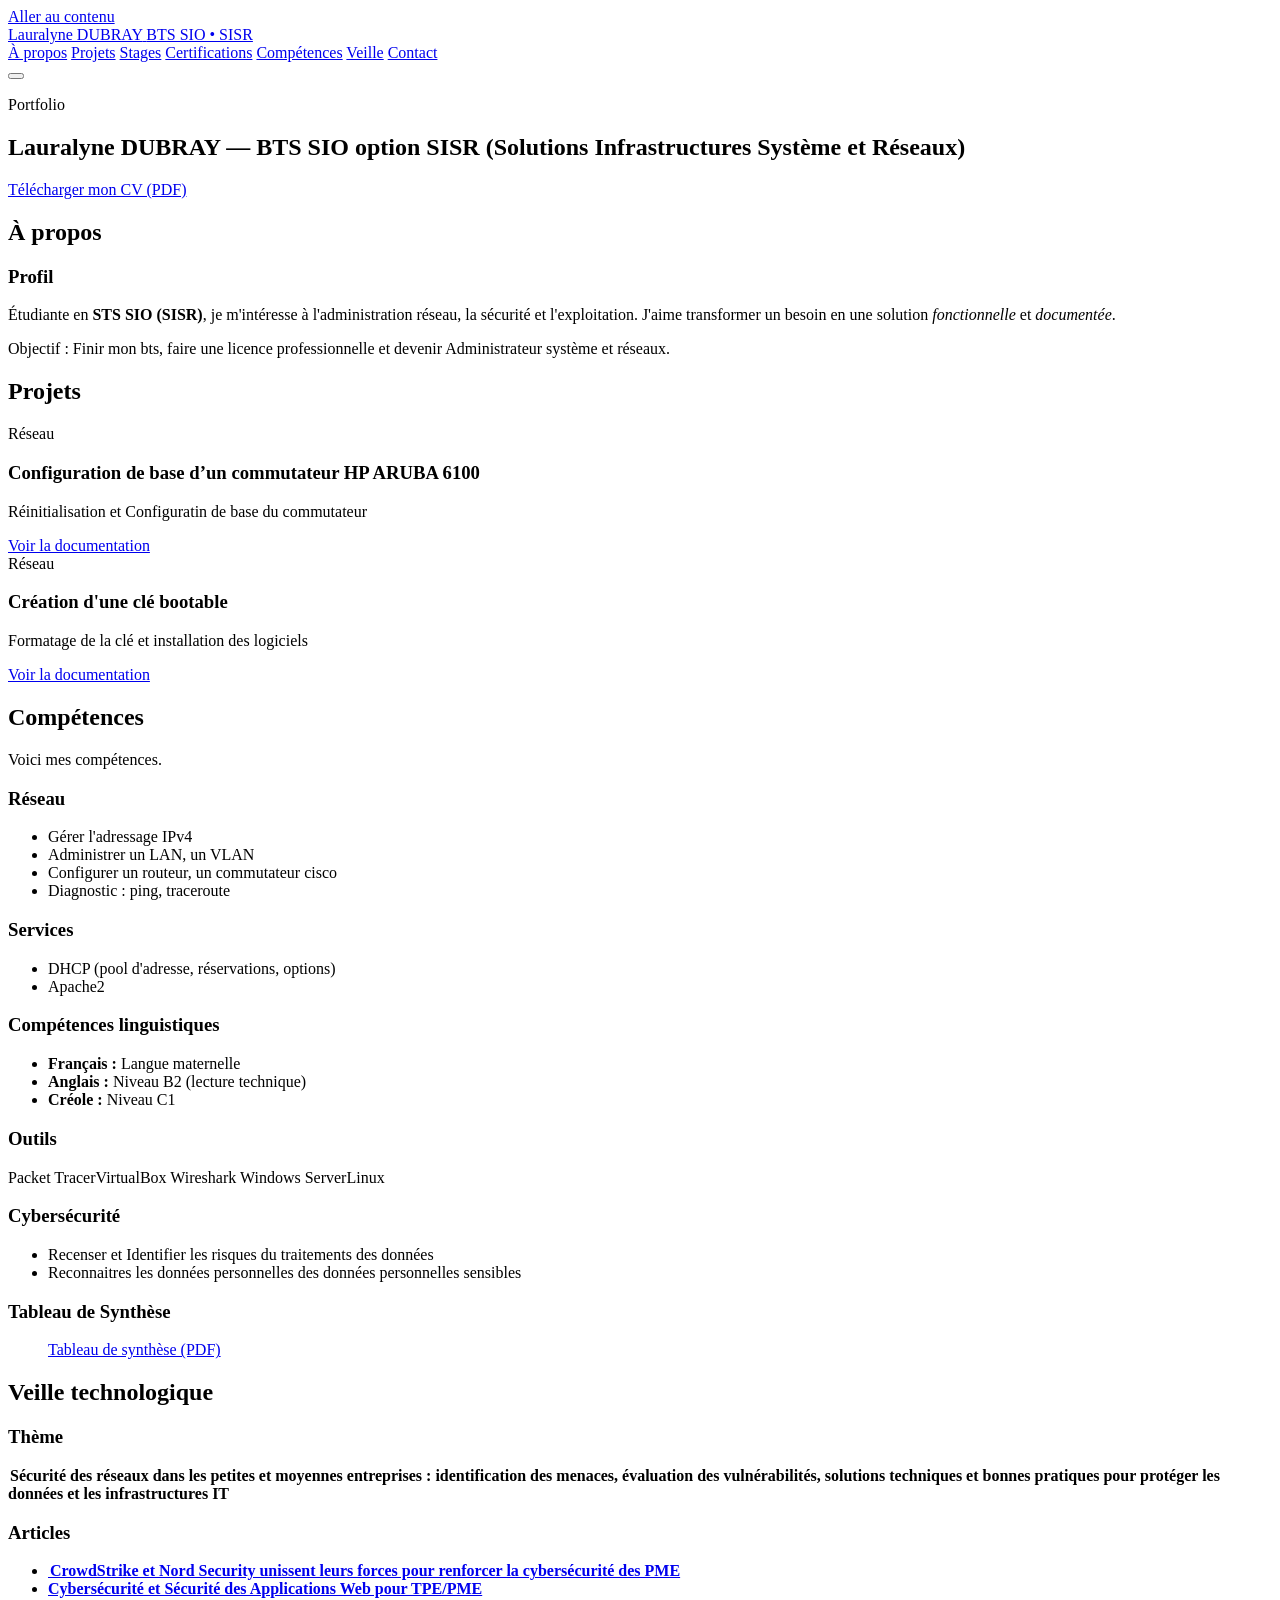
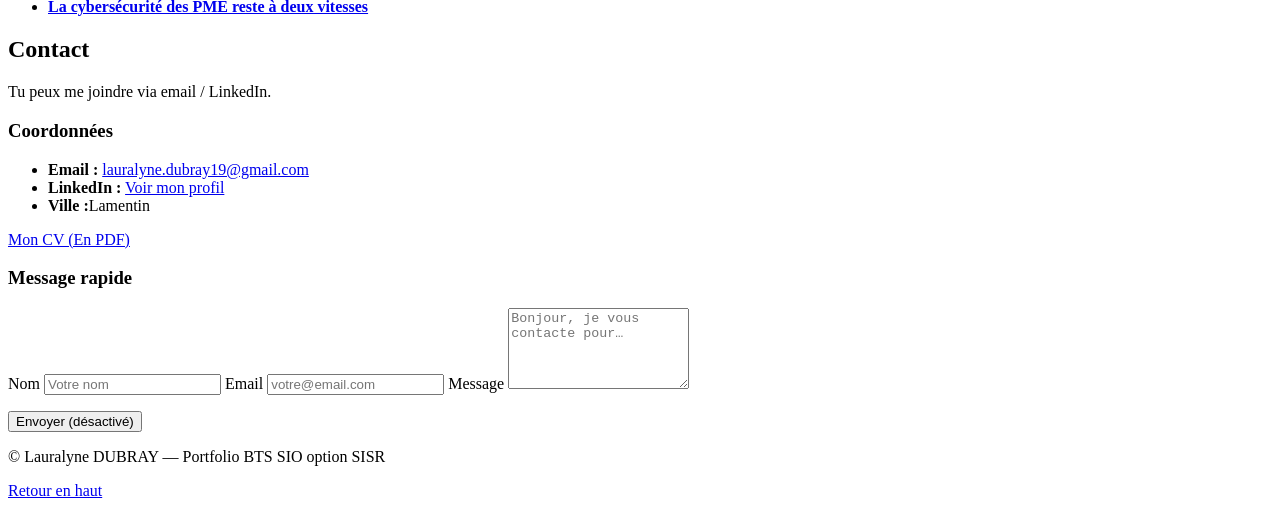
==== index.html @ 42f09667 "Create index.html" ====
<!doctype html>
<html lang="fr">
<head>
  <meta charset="utf-8" />
  <meta name="viewport" content="width=device-width, initial-scale=1" />
  <title>Lauralyne DUBRAY — Portfolio | BTS SIO SISR</title>
  <meta name="description" content="Portfolio BTS SIO (SISR) — Réseau : VLAN, services, sécurité, supervision, documentation." />
  <link rel="stylesheet" href="Portfolio.css" />
</head>

<body>
  <a class="skip-link" href="#contenu">Aller au contenu</a>

  <!-- Header -->
  <header class="topbar">
    <div class="container topbar__inner">
      <a class="brand" href="portfolio2.html" aria-label="Retour accueil">
        <span class="brand__dot"></span>
        <span class="brand__text">Lauralyne DUBRAY</span>
        <span class="brand__tag"> BTS SIO • SISR</span>
      </a>

      <nav class="nav" aria-label="Navigation principale">
        <a class="btn btn--ghost" href="#a-propos">À propos</a>
        <a class="btn btn--ghost" href="#projets">Projets</a>
        <a class="btn btn--ghost" href="stages2.html">Stages</a>
        <a class="btn btn--ghost" href="certifications.html">Certifications</a>
        <a class="btn btn--ghost" href="#competences">Compétences</a>
        <a class="btn btn--ghost" href="#veille">Veille</a>
        
        <a class="btn btn--ghost" href="#contact">Contact</a>
      </nav>

      <button class="burger" aria-label="Ouvrir le menu" aria-expanded="false">
        <span></span><span></span><span></span>
      </button>
    </div>
  </header>

  <main id="contenu">
    <!-- Accueil -->
    <section id="accueil" class="hero">
      <div class="container hero__grid">
        <div class="hero__text">
          <p class="kicker">Portfolio </p>
          <h1>
            Lauralyne DUBRAY
            <span class="muted">— BTS SIO option SISR (Solutions Infrastructures Système et Réseaux)</span>
          </h1>

        

          <div class="hero__cta">
            <a class="btn btn--ghost" href="doc/CV DUBRAY.pdf" target="_blank" rel="noopener">
              Télécharger mon CV (PDF)
            </a>
          </div>

         
        </div>

      </div>

      <div class="hero__bg" aria-hidden="true"></div>
    </section>
    <!-- À propos -->
    <section id="a-propos" class="section section--alt">
      <div class="container">
        <div class="section__head">
          <h2>À propos</h2>
        </div>

        <div class="about">
          <div class="about__card">
            <h3>Profil</h3>
            <p>
              Étudiante en <strong>STS SIO (SISR)</strong>, je m'intéresse à l'administration réseau, la sécurité
              et l'exploitation. J'aime transformer un besoin en une solution <em>fonctionnelle</em> et <em>documentée</em>.
            </p>
            <p class="muted">
              Objectif : Finir mon bts, faire une licence professionnelle et devenir Administrateur système et réseaux.
            </p>
          </div>

        </div>
      </div>
    </section>


    <!-- Projets -->
    <section id="projets" class="section">
      <div class="container">
        <div class="section__head">
          <h2>Projets</h2>
          <p class="muted">
          </p>
        </div>

        <div class="grid cards">
          <!-- Projet 1 -->
          <article class="card">
            <div class="card__media">
              <img src="assets/projet1-schema.png" alt="Schéma réseau du projet 1" onerror="this.style.display='none'">
              <div class="card__badge">Réseau</div>
            </div>
            <div class="card__body">
              <h3>Configuration de base d’un commutateur HP ARUBA 6100</h3>
              <p class="muted">
                Réinitialisation et Configuratin de base du commutateur
              </p>
              <div class="tags">
              </div>
              <a class="btn btn--small" href="doc/Activité 3a_ Configuration de base d’un commutateur HP ARUBA 6100.pdf">Voir la documentation</a>
            </div>
          </article>

          <!-- Projet 3 -->
          <article class="card">
            <div class="card__media">
              <img src="assets/projet1-schema.png" alt="Schéma réseau du projet 1" onerror="this.style.display='none'">
              <div class="card__badge">Réseau</div>
            </div>
            <div class="card__body">
              <h3>Création d'une clé bootable</h3>
              <p class="muted">
                Formatage de la clé et installation des logiciels
              </p>
              <div class="tags">
              </div>
              <a class="btn btn--small" href="doc/Créer une clé bootable_DUBRAY LAURALYNE.pdf">Voir la documentation</a>
            </div>
          </article>
        </div>
      </div>
    </section>

    <!-- Compétences -->
    <section id="competences" class="section section--alt">
      <div class="container">
        <div class="section__head">
          <h2>Compétences</h2>
          <p class="muted">Voici mes compétences.</p>
        </div>

        <div class="grid two">
          <div class="panel">
            <h3>Réseau</h3>
            <ul class="list">
              <li>Gérer l'adressage IPv4</li>
              <li>Administrer un LAN, un VLAN</li>
              <li>Configurer un routeur, un commutateur cisco</li>
              <li>Diagnostic : ping, traceroute</li>
            </ul>
          </div>

          <div class="panel">
            <h3>Services</h3>
            <ul class="list">
              <li>DHCP (pool d'adresse, réservations, options)</li>
              <li>Apache2</li>
            </ul>
          </div>

          <div class="panel">
            <h3>Compétences linguistiques</h3>
            <ul class="list">
              <li><strong>Français :</strong> Langue maternelle</li>
              <li><strong>Anglais :</strong> Niveau B2 (lecture technique)</li>
              <li><strong>Créole :</strong> Niveau C1</li>
            </ul>
          </div>

          <div class="panel">
            <h3>Outils</h3>
            <div class="tags tags--big">
              <span>Packet Tracer</span><span>VirtualBox</span>
              <span>Wireshark</span>
              <span>Windows Server</span><span>Linux</span>
            </div>
          </div>
          <div class="panel">
            <h3>Cybersécurité</h3>
            <ul class="list">
              <li>Recenser et Identifier les risques du traitements des données</li>
              <li>Reconnaitres les données personnelles des données personnelles sensibles</li>
            </ul>
          </div>
          <div class="panel">
            <h3>Tableau de Synthèse </h3>
            <ul class="list">
              <a class="btn btn--ghost" href="doc/CV DUBRAY.pdf" target="_blank" rel="noopener">
              Tableau de synthèse (PDF)
            </a>
            </ul>
          </div>
        </div>
      </div>
    </section>

    <!-- Veille -->
    <section id="veille" class="section">
      <div class="container">
        <div class="section__head">
          <h2>Veille technologique</h2>
        </div>

        <div class="grid two">
          <article class="panel">
            <h3>Thème</h3>
            <p>
              <strong> Sécurité des réseaux dans les petites et moyennes entreprises : identification des menaces, évaluation des vulnérabilités, solutions techniques et bonnes pratiques pour protéger les données et les infrastructures IT </strong>
            </p>
            <ul class="list">
            </ul>
          </article>

          <article class="panel">
            <h3>Articles</h3>
            <ul class="list">
              <li><a href="https://www.techradar.com/pro/security/crowdstrike-and-nord-security-partnership-nests-falcon-go-and-falcon-enterprise-directly-through-nordlayer-combined-enterprise-grade-protection-with-vpn-and-ztna-for-smbs?utm_source=chatgpt.com"><strong> CrowdStrike et Nord Security unissent leurs forces pour renforcer la cybersécurité des PME</strong></a></li>
              <li><a href="https://www.info-cybersecurite.org/"><strong>Cybersécurité et Sécurité des Applications Web pour TPE/PME</strong></a></li>
              <li><a href="https://www.usine-digitale.fr/article/la-cybersecurite-des-pme-reste-a-deux-vitesses.N2237803"><strong>La cybersécurité des PME reste à deux vitesses</strong></a></li>
            </ul>
          </article>
        </div>
      </div>
    </section>



    <!-- Contact -->
    <section id="contact" class="section">
      <div class="container">
        <div class="section__head">
          <h2>Contact</h2>
          <p class="muted">Tu peux me joindre via email / LinkedIn.</p>
        </div>

        <div class="contact">
          <div class="panel">
            <h3>Coordonnées</h3>
            <ul class="list">
              <li><strong>Email :</strong> <a href="mailto:lauralyne.dubray19@gmail.com">lauralyne.dubray19@gmail.com</a></li>
              <li><strong>LinkedIn :</strong> <a href="https://linkedin.com/in/lauralyne-dubray" target="_blank" rel="noopener">Voir mon profil</a></li>
              <li><strong>Ville :</strong>Lamentin</li>
            </ul>
            <div class="hero__cta">
              <a class="btn" href="doc/CV DUBRAY.pdf" target="_blank" rel="noopener">Mon CV (En PDF)</a>
            </div>
          </div>

          <form class="panel form" onsubmit="return false;">
            
            <h3>Message rapide</h3>
            <label>
              <span>Nom</span>
              <input type="text" placeholder="Votre nom" />
            </label>
            <label>
              <span>Email</span>
              <input type="email" placeholder="votre@email.com" />
            </label>
            <label>
              <span>Message</span>
              <textarea rows="5" placeholder="Bonjour, je vous contacte pour…"></textarea>
            </label>
            </p>
            <button class="btn" type="submit" >Envoyer (désactivé) </button>
          </form>
        </div>
      </div>
    </section>

    <footer class="footer">
      <div class="container footer__inner">
        <p>© <span id="year"></span> Lauralyne DUBRAY — Portfolio BTS SIO option SISR</p>
        <a href="#accueil" class="muted">Retour en haut</a>
      </div>
    </footer>
  </main>

  <script src="script.js"></script>
</body>
</html>
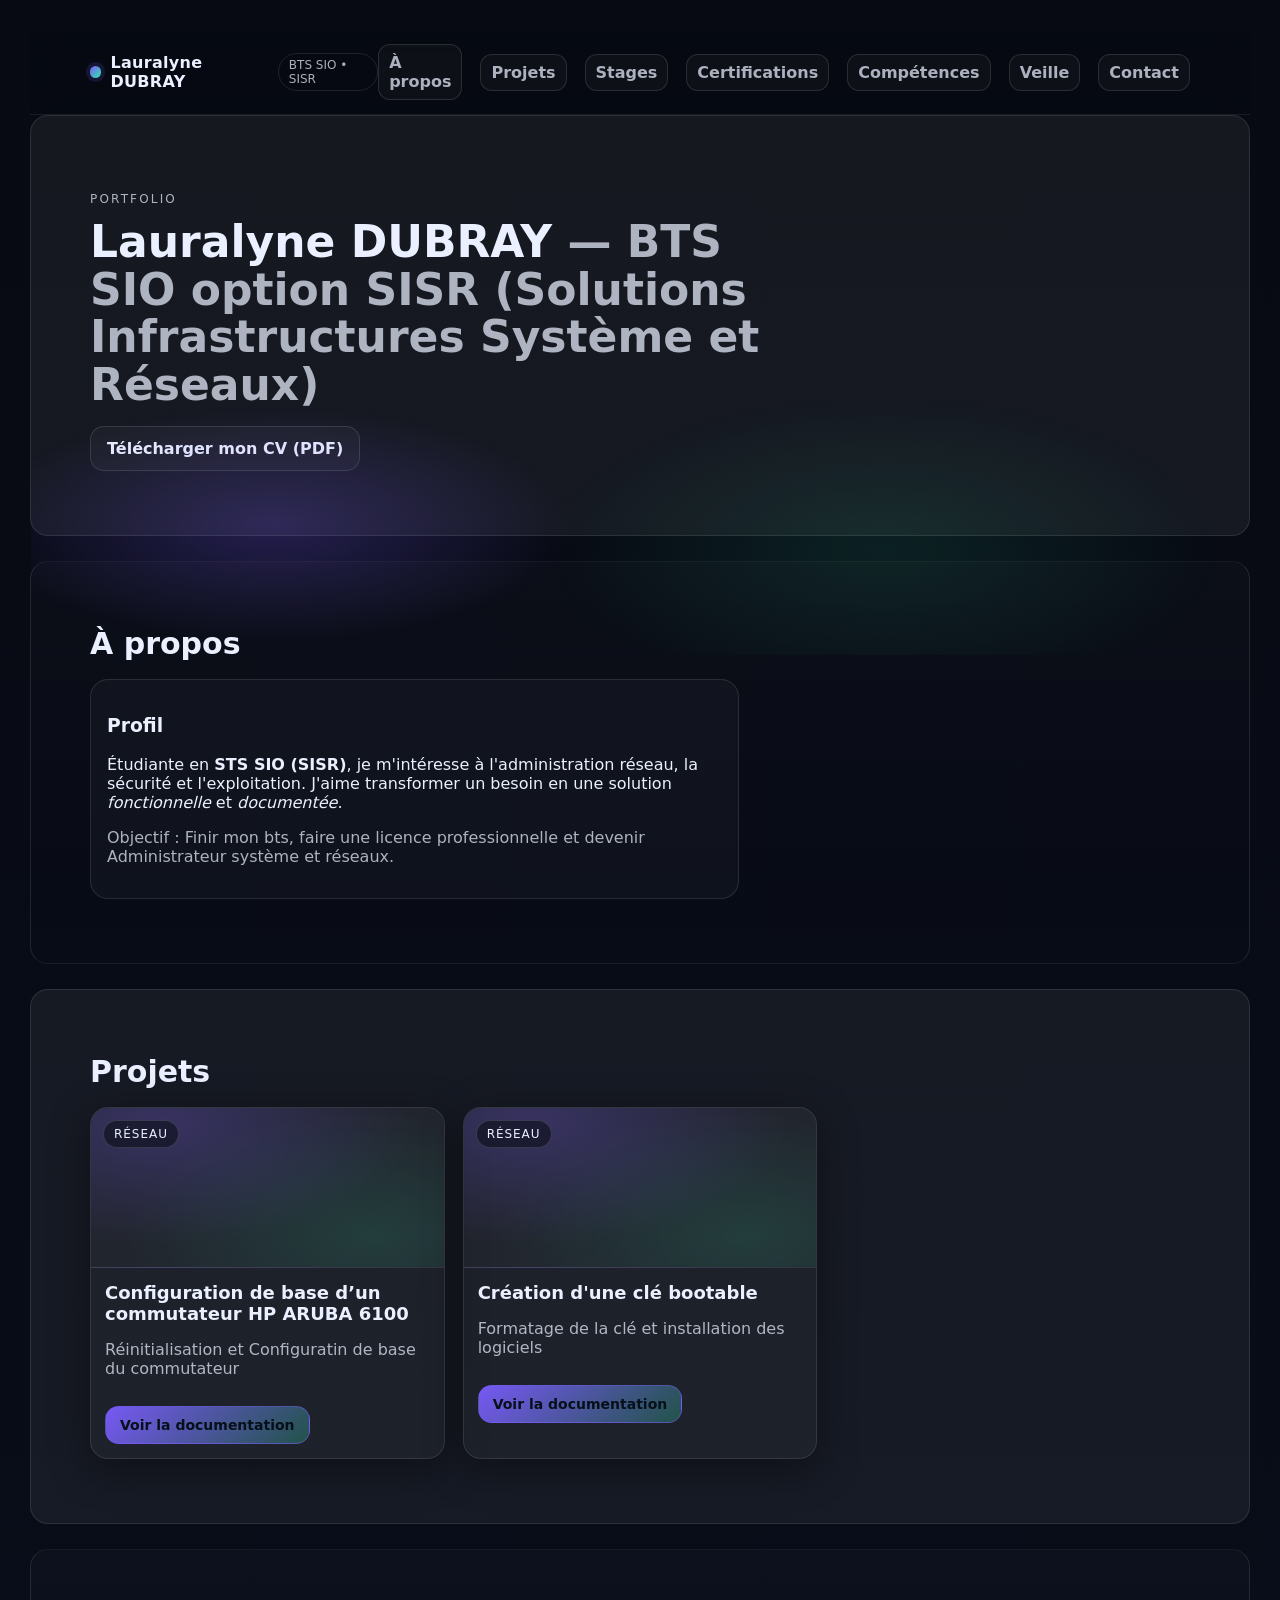
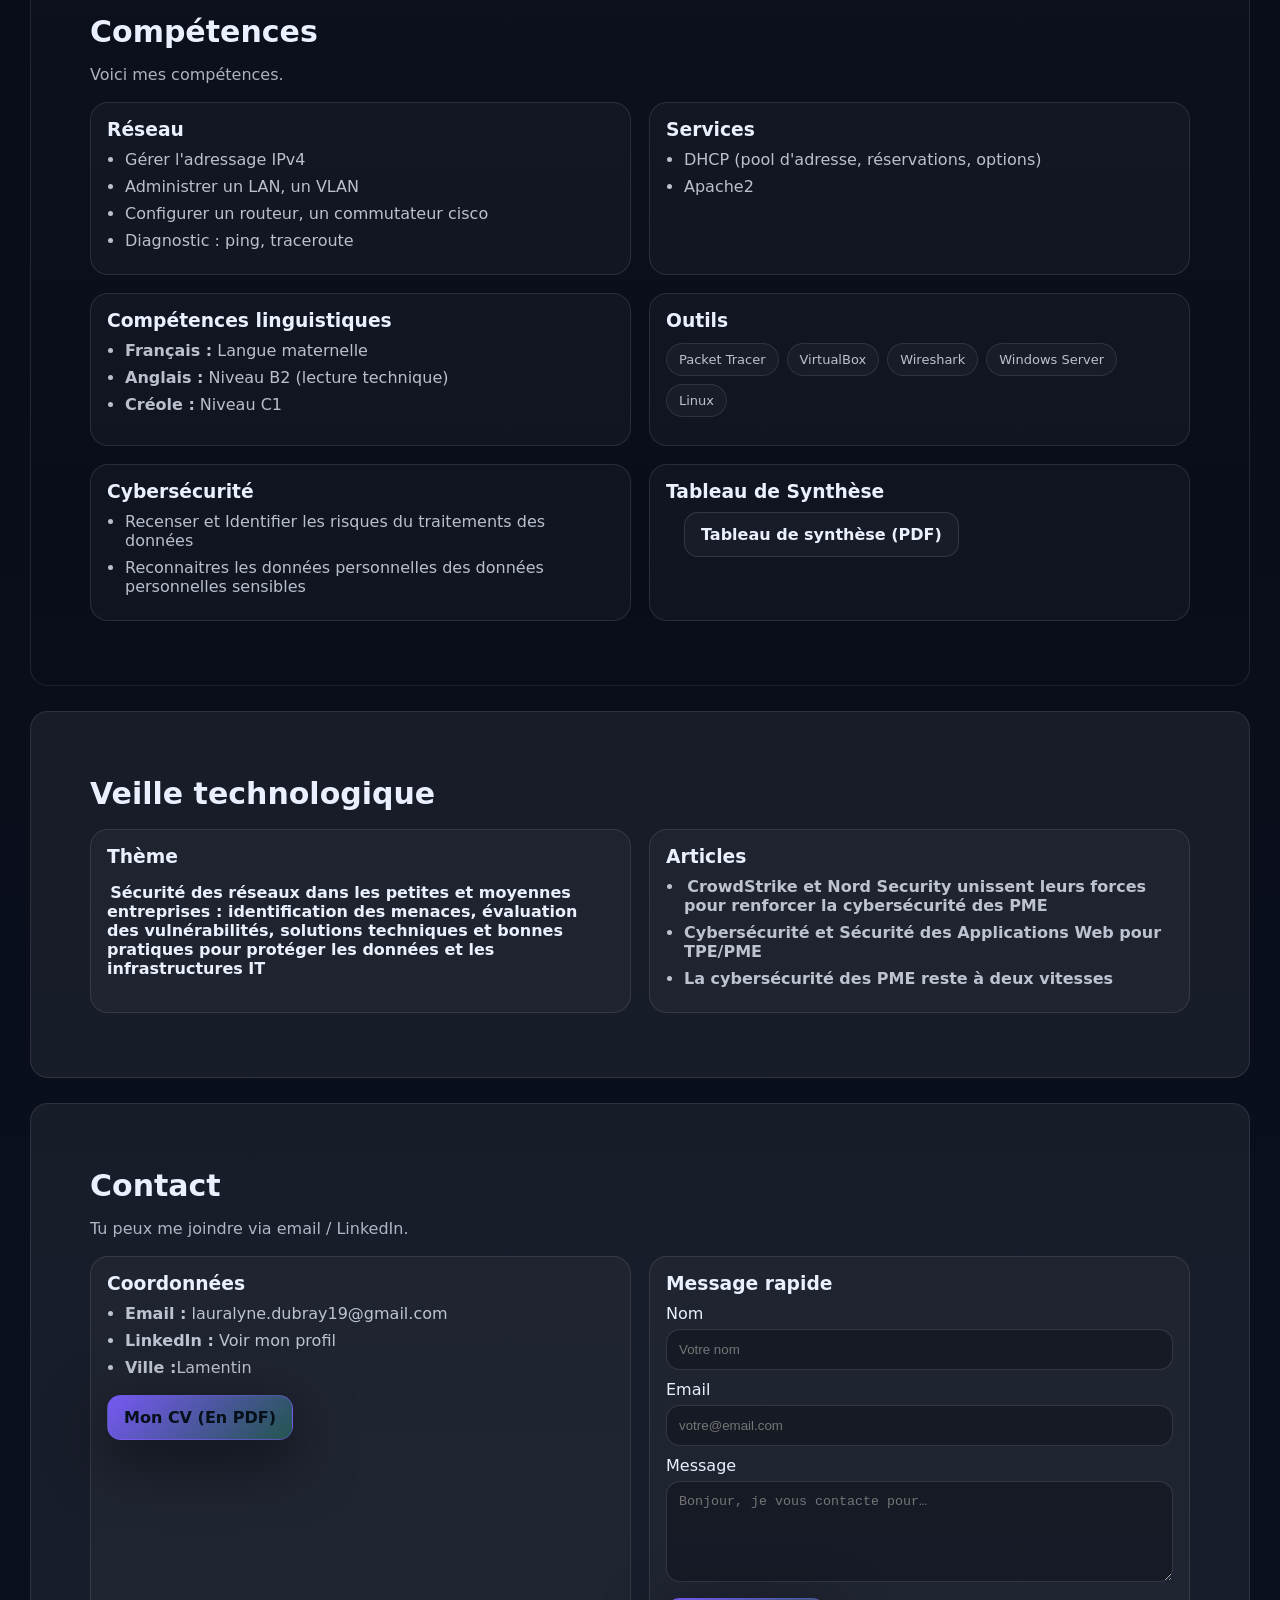
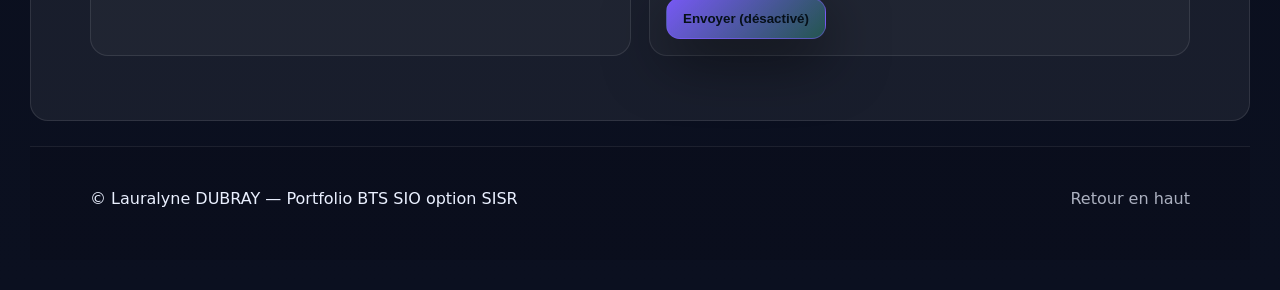
==== commit a21fc671: "Add files via upload" ====
--- a/index.html
+++ b/index.html
@@ -1,284 +1,284 @@
-<!doctype html>
-<html lang="fr">
-<head>
-  <meta charset="utf-8" />
-  <meta name="viewport" content="width=device-width, initial-scale=1" />
-  <title>Lauralyne DUBRAY — Portfolio | BTS SIO SISR</title>
-  <meta name="description" content="Portfolio BTS SIO (SISR) — Réseau : VLAN, services, sécurité, supervision, documentation." />
-  <link rel="stylesheet" href="Portfolio.css" />
-</head>
-
-<body>
-  <a class="skip-link" href="#contenu">Aller au contenu</a>
-
-  <!-- Header -->
-  <header class="topbar">
-    <div class="container topbar__inner">
-      <a class="brand" href="portfolio2.html" aria-label="Retour accueil">
-        <span class="brand__dot"></span>
-        <span class="brand__text">Lauralyne DUBRAY</span>
-        <span class="brand__tag"> BTS SIO • SISR</span>
-      </a>
-
-      <nav class="nav" aria-label="Navigation principale">
-        <a class="btn btn--ghost" href="#a-propos">À propos</a>
-        <a class="btn btn--ghost" href="#projets">Projets</a>
-        <a class="btn btn--ghost" href="stages2.html">Stages</a>
-        <a class="btn btn--ghost" href="certifications.html">Certifications</a>
-        <a class="btn btn--ghost" href="#competences">Compétences</a>
-        <a class="btn btn--ghost" href="#veille">Veille</a>
-        
-        <a class="btn btn--ghost" href="#contact">Contact</a>
-      </nav>
-
-      <button class="burger" aria-label="Ouvrir le menu" aria-expanded="false">
-        <span></span><span></span><span></span>
-      </button>
-    </div>
-  </header>
-
-  <main id="contenu">
-    <!-- Accueil -->
-    <section id="accueil" class="hero">
-      <div class="container hero__grid">
-        <div class="hero__text">
-          <p class="kicker">Portfolio </p>
-          <h1>
-            Lauralyne DUBRAY
-            <span class="muted">— BTS SIO option SISR (Solutions Infrastructures Système et Réseaux)</span>
-          </h1>
-
-        
-
-          <div class="hero__cta">
-            <a class="btn btn--ghost" href="doc/CV DUBRAY.pdf" target="_blank" rel="noopener">
-              Télécharger mon CV (PDF)
-            </a>
-          </div>
-
-         
-        </div>
-
-      </div>
-
-      <div class="hero__bg" aria-hidden="true"></div>
-    </section>
-    <!-- À propos -->
-    <section id="a-propos" class="section section--alt">
-      <div class="container">
-        <div class="section__head">
-          <h2>À propos</h2>
-        </div>
-
-        <div class="about">
-          <div class="about__card">
-            <h3>Profil</h3>
-            <p>
-              Étudiante en <strong>STS SIO (SISR)</strong>, je m'intéresse à l'administration réseau, la sécurité
-              et l'exploitation. J'aime transformer un besoin en une solution <em>fonctionnelle</em> et <em>documentée</em>.
-            </p>
-            <p class="muted">
-              Objectif : Finir mon bts, faire une licence professionnelle et devenir Administrateur système et réseaux.
-            </p>
-          </div>
-
-        </div>
-      </div>
-    </section>
-
-
-    <!-- Projets -->
-    <section id="projets" class="section">
-      <div class="container">
-        <div class="section__head">
-          <h2>Projets</h2>
-          <p class="muted">
-          </p>
-        </div>
-
-        <div class="grid cards">
-          <!-- Projet 1 -->
-          <article class="card">
-            <div class="card__media">
-              <img src="assets/projet1-schema.png" alt="Schéma réseau du projet 1" onerror="this.style.display='none'">
-              <div class="card__badge">Réseau</div>
-            </div>
-            <div class="card__body">
-              <h3>Configuration de base d’un commutateur HP ARUBA 6100</h3>
-              <p class="muted">
-                Réinitialisation et Configuratin de base du commutateur
-              </p>
-              <div class="tags">
-              </div>
-              <a class="btn btn--small" href="doc/Activité 3a_ Configuration de base d’un commutateur HP ARUBA 6100.pdf">Voir la documentation</a>
-            </div>
-          </article>
-
-          <!-- Projet 3 -->
-          <article class="card">
-            <div class="card__media">
-              <img src="assets/projet1-schema.png" alt="Schéma réseau du projet 1" onerror="this.style.display='none'">
-              <div class="card__badge">Réseau</div>
-            </div>
-            <div class="card__body">
-              <h3>Création d'une clé bootable</h3>
-              <p class="muted">
-                Formatage de la clé et installation des logiciels
-              </p>
-              <div class="tags">
-              </div>
-              <a class="btn btn--small" href="doc/Créer une clé bootable_DUBRAY LAURALYNE.pdf">Voir la documentation</a>
-            </div>
-          </article>
-        </div>
-      </div>
-    </section>
-
-    <!-- Compétences -->
-    <section id="competences" class="section section--alt">
-      <div class="container">
-        <div class="section__head">
-          <h2>Compétences</h2>
-          <p class="muted">Voici mes compétences.</p>
-        </div>
-
-        <div class="grid two">
-          <div class="panel">
-            <h3>Réseau</h3>
-            <ul class="list">
-              <li>Gérer l'adressage IPv4</li>
-              <li>Administrer un LAN, un VLAN</li>
-              <li>Configurer un routeur, un commutateur cisco</li>
-              <li>Diagnostic : ping, traceroute</li>
-            </ul>
-          </div>
-
-          <div class="panel">
-            <h3>Services</h3>
-            <ul class="list">
-              <li>DHCP (pool d'adresse, réservations, options)</li>
-              <li>Apache2</li>
-            </ul>
-          </div>
-
-          <div class="panel">
-            <h3>Compétences linguistiques</h3>
-            <ul class="list">
-              <li><strong>Français :</strong> Langue maternelle</li>
-              <li><strong>Anglais :</strong> Niveau B2 (lecture technique)</li>
-              <li><strong>Créole :</strong> Niveau C1</li>
-            </ul>
-          </div>
-
-          <div class="panel">
-            <h3>Outils</h3>
-            <div class="tags tags--big">
-              <span>Packet Tracer</span><span>VirtualBox</span>
-              <span>Wireshark</span>
-              <span>Windows Server</span><span>Linux</span>
-            </div>
-          </div>
-          <div class="panel">
-            <h3>Cybersécurité</h3>
-            <ul class="list">
-              <li>Recenser et Identifier les risques du traitements des données</li>
-              <li>Reconnaitres les données personnelles des données personnelles sensibles</li>
-            </ul>
-          </div>
-          <div class="panel">
-            <h3>Tableau de Synthèse </h3>
-            <ul class="list">
-              <a class="btn btn--ghost" href="doc/CV DUBRAY.pdf" target="_blank" rel="noopener">
-              Tableau de synthèse (PDF)
-            </a>
-            </ul>
-          </div>
-        </div>
-      </div>
-    </section>
-
-    <!-- Veille -->
-    <section id="veille" class="section">
-      <div class="container">
-        <div class="section__head">
-          <h2>Veille technologique</h2>
-        </div>
-
-        <div class="grid two">
-          <article class="panel">
-            <h3>Thème</h3>
-            <p>
-              <strong> Sécurité des réseaux dans les petites et moyennes entreprises : identification des menaces, évaluation des vulnérabilités, solutions techniques et bonnes pratiques pour protéger les données et les infrastructures IT </strong>
-            </p>
-            <ul class="list">
-            </ul>
-          </article>
-
-          <article class="panel">
-            <h3>Articles</h3>
-            <ul class="list">
-              <li><a href="https://www.techradar.com/pro/security/crowdstrike-and-nord-security-partnership-nests-falcon-go-and-falcon-enterprise-directly-through-nordlayer-combined-enterprise-grade-protection-with-vpn-and-ztna-for-smbs?utm_source=chatgpt.com"><strong> CrowdStrike et Nord Security unissent leurs forces pour renforcer la cybersécurité des PME</strong></a></li>
-              <li><a href="https://www.info-cybersecurite.org/"><strong>Cybersécurité et Sécurité des Applications Web pour TPE/PME</strong></a></li>
-              <li><a href="https://www.usine-digitale.fr/article/la-cybersecurite-des-pme-reste-a-deux-vitesses.N2237803"><strong>La cybersécurité des PME reste à deux vitesses</strong></a></li>
-            </ul>
-          </article>
-        </div>
-      </div>
-    </section>
-
-
-
-    <!-- Contact -->
-    <section id="contact" class="section">
-      <div class="container">
-        <div class="section__head">
-          <h2>Contact</h2>
-          <p class="muted">Tu peux me joindre via email / LinkedIn.</p>
-        </div>
-
-        <div class="contact">
-          <div class="panel">
-            <h3>Coordonnées</h3>
-            <ul class="list">
-              <li><strong>Email :</strong> <a href="mailto:lauralyne.dubray19@gmail.com">lauralyne.dubray19@gmail.com</a></li>
-              <li><strong>LinkedIn :</strong> <a href="https://linkedin.com/in/lauralyne-dubray" target="_blank" rel="noopener">Voir mon profil</a></li>
-              <li><strong>Ville :</strong>Lamentin</li>
-            </ul>
-            <div class="hero__cta">
-              <a class="btn" href="doc/CV DUBRAY.pdf" target="_blank" rel="noopener">Mon CV (En PDF)</a>
-            </div>
-          </div>
-
-          <form class="panel form" onsubmit="return false;">
-            
-            <h3>Message rapide</h3>
-            <label>
-              <span>Nom</span>
-              <input type="text" placeholder="Votre nom" />
-            </label>
-            <label>
-              <span>Email</span>
-              <input type="email" placeholder="votre@email.com" />
-            </label>
-            <label>
-              <span>Message</span>
-              <textarea rows="5" placeholder="Bonjour, je vous contacte pour…"></textarea>
-            </label>
-            </p>
-            <button class="btn" type="submit" >Envoyer (désactivé) </button>
-          </form>
-        </div>
-      </div>
-    </section>
-
-    <footer class="footer">
-      <div class="container footer__inner">
-        <p>© <span id="year"></span> Lauralyne DUBRAY — Portfolio BTS SIO option SISR</p>
-        <a href="#accueil" class="muted">Retour en haut</a>
-      </div>
-    </footer>
-  </main>
-
-  <script src="script.js"></script>
-</body>
-</html>
+<!doctype html>
+<html lang="fr">
+<head>
+  <meta charset="utf-8" />
+  <meta name="viewport" content="width=device-width, initial-scale=1" />
+  <title>Lauralyne DUBRAY — Portfolio | BTS SIO SISR</title>
+  <meta name="description" content="Portfolio BTS SIO (SISR) — Réseau : VLAN, services, sécurité, supervision, documentation." />
+  <link rel="stylesheet" href="styles.css" />
+</head>
+
+<body>
+  <a class="skip-link" href="#contenu">Aller au contenu</a>
+
+  <!-- Header -->
+  <header class="topbar">
+    <div class="container topbar__inner">
+      <a class="brand" href="portfolio2.html" aria-label="Retour accueil">
+        <span class="brand__dot"></span>
+        <span class="brand__text">Lauralyne DUBRAY</span>
+        <span class="brand__tag"> BTS SIO • SISR</span>
+      </a>
+
+      <nav class="nav" aria-label="Navigation principale">
+        <a class="btn btn--ghost" href="#a-propos">À propos</a>
+        <a class="btn btn--ghost" href="#projets">Projets</a>
+        <a class="btn btn--ghost" href="stages2.html">Stages</a>
+        <a class="btn btn--ghost" href="certifications.html">Certifications</a>
+        <a class="btn btn--ghost" href="#competences">Compétences</a>
+        <a class="btn btn--ghost" href="#veille">Veille</a>
+        
+        <a class="btn btn--ghost" href="#contact">Contact</a>
+      </nav>
+
+      <button class="burger" aria-label="Ouvrir le menu" aria-expanded="false">
+        <span></span><span></span><span></span>
+      </button>
+    </div>
+  </header>
+
+  <main id="contenu">
+    <!-- Accueil -->
+    <section id="accueil" class="hero">
+      <div class="container hero__grid">
+        <div class="hero__text">
+          <p class="kicker">Portfolio </p>
+          <h1>
+            Lauralyne DUBRAY
+            <span class="muted">— BTS SIO option SISR (Solutions Infrastructures Système et Réseaux)</span>
+          </h1>
+
+        
+
+          <div class="hero__cta">
+            <a class="btn btn--ghost" href="doc/CV DUBRAY.pdf" target="_blank" rel="noopener">
+              Télécharger mon CV (PDF)
+            </a>
+          </div>
+
+         
+        </div>
+
+      </div>
+
+      <div class="hero__bg" aria-hidden="true"></div>
+    </section>
+    <!-- À propos -->
+    <section id="a-propos" class="section section--alt">
+      <div class="container">
+        <div class="section__head">
+          <h2>À propos</h2>
+        </div>
+
+        <div class="about">
+          <div class="about__card">
+            <h3>Profil</h3>
+            <p>
+              Étudiante en <strong>STS SIO (SISR)</strong>, je m'intéresse à l'administration réseau, la sécurité
+              et l'exploitation. J'aime transformer un besoin en une solution <em>fonctionnelle</em> et <em>documentée</em>.
+            </p>
+            <p class="muted">
+              Objectif : Finir mon bts, faire une licence professionnelle et devenir Administrateur système et réseaux.
+            </p>
+          </div>
+
+        </div>
+      </div>
+    </section>
+
+
+    <!-- Projets -->
+    <section id="projets" class="section">
+      <div class="container">
+        <div class="section__head">
+          <h2>Projets</h2>
+          <p class="muted">
+          </p>
+        </div>
+
+        <div class="grid cards">
+          <!-- Projet 1 -->
+          <article class="card">
+            <div class="card__media">
+              <img src="assets/projet1-schema.png" alt="Schéma réseau du projet 1" onerror="this.style.display='none'">
+              <div class="card__badge">Réseau</div>
+            </div>
+            <div class="card__body">
+              <h3>Configuration de base d’un commutateur HP ARUBA 6100</h3>
+              <p class="muted">
+                Réinitialisation et Configuratin de base du commutateur
+              </p>
+              <div class="tags">
+              </div>
+              <a class="btn btn--small" href="doc/Activité 3a_ Configuration de base d’un commutateur HP ARUBA 6100.pdf">Voir la documentation</a>
+            </div>
+          </article>
+
+          <!-- Projet 3 -->
+          <article class="card">
+            <div class="card__media">
+              <img src="assets/projet1-schema.png" alt="Schéma réseau du projet 1" onerror="this.style.display='none'">
+              <div class="card__badge">Réseau</div>
+            </div>
+            <div class="card__body">
+              <h3>Création d'une clé bootable</h3>
+              <p class="muted">
+                Formatage de la clé et installation des logiciels
+              </p>
+              <div class="tags">
+              </div>
+              <a class="btn btn--small" href="doc/Créer une clé bootable_DUBRAY LAURALYNE.pdf">Voir la documentation</a>
+            </div>
+          </article>
+        </div>
+      </div>
+    </section>
+
+    <!-- Compétences -->
+    <section id="competences" class="section section--alt">
+      <div class="container">
+        <div class="section__head">
+          <h2>Compétences</h2>
+          <p class="muted">Voici mes compétences.</p>
+        </div>
+
+        <div class="grid two">
+          <div class="panel">
+            <h3>Réseau</h3>
+            <ul class="list">
+              <li>Gérer l'adressage IPv4</li>
+              <li>Administrer un LAN, un VLAN</li>
+              <li>Configurer un routeur, un commutateur cisco</li>
+              <li>Diagnostic : ping, traceroute</li>
+            </ul>
+          </div>
+
+          <div class="panel">
+            <h3>Services</h3>
+            <ul class="list">
+              <li>DHCP (pool d'adresse, réservations, options)</li>
+              <li>Apache2</li>
+            </ul>
+          </div>
+
+          <div class="panel">
+            <h3>Compétences linguistiques</h3>
+            <ul class="list">
+              <li><strong>Français :</strong> Langue maternelle</li>
+              <li><strong>Anglais :</strong> Niveau B2 (lecture technique)</li>
+              <li><strong>Créole :</strong> Niveau C1</li>
+            </ul>
+          </div>
+
+          <div class="panel">
+            <h3>Outils</h3>
+            <div class="tags tags--big">
+              <span>Packet Tracer</span><span>VirtualBox</span>
+              <span>Wireshark</span>
+              <span>Windows Server</span><span>Linux</span>
+            </div>
+          </div>
+          <div class="panel">
+            <h3>Cybersécurité</h3>
+            <ul class="list">
+              <li>Recenser et Identifier les risques du traitements des données</li>
+              <li>Reconnaitres les données personnelles des données personnelles sensibles</li>
+            </ul>
+          </div>
+          <div class="panel">
+            <h3>Tableau de Synthèse </h3>
+            <ul class="list">
+              <a class="btn btn--ghost" href="doc/CV DUBRAY.pdf" target="_blank" rel="noopener">
+              Tableau de synthèse (PDF)
+            </a>
+            </ul>
+          </div>
+        </div>
+      </div>
+    </section>
+
+    <!-- Veille -->
+    <section id="veille" class="section">
+      <div class="container">
+        <div class="section__head">
+          <h2>Veille technologique</h2>
+        </div>
+
+        <div class="grid two">
+          <article class="panel">
+            <h3>Thème</h3>
+            <p>
+              <strong> Sécurité des réseaux dans les petites et moyennes entreprises : identification des menaces, évaluation des vulnérabilités, solutions techniques et bonnes pratiques pour protéger les données et les infrastructures IT </strong>
+            </p>
+            <ul class="list">
+            </ul>
+          </article>
+
+          <article class="panel">
+            <h3>Articles</h3>
+            <ul class="list">
+              <li><a href="https://www.techradar.com/pro/security/crowdstrike-and-nord-security-partnership-nests-falcon-go-and-falcon-enterprise-directly-through-nordlayer-combined-enterprise-grade-protection-with-vpn-and-ztna-for-smbs?utm_source=chatgpt.com"><strong> CrowdStrike et Nord Security unissent leurs forces pour renforcer la cybersécurité des PME</strong></a></li>
+              <li><a href="https://www.info-cybersecurite.org/"><strong>Cybersécurité et Sécurité des Applications Web pour TPE/PME</strong></a></li>
+              <li><a href="https://www.usine-digitale.fr/article/la-cybersecurite-des-pme-reste-a-deux-vitesses.N2237803"><strong>La cybersécurité des PME reste à deux vitesses</strong></a></li>
+            </ul>
+          </article>
+        </div>
+      </div>
+    </section>
+
+
+
+    <!-- Contact -->
+    <section id="contact" class="section">
+      <div class="container">
+        <div class="section__head">
+          <h2>Contact</h2>
+          <p class="muted">Tu peux me joindre via email / LinkedIn.</p>
+        </div>
+
+        <div class="contact">
+          <div class="panel">
+            <h3>Coordonnées</h3>
+            <ul class="list">
+              <li><strong>Email :</strong> <a href="mailto:lauralyne.dubray19@gmail.com">lauralyne.dubray19@gmail.com</a></li>
+              <li><strong>LinkedIn :</strong> <a href="https://linkedin.com/in/lauralyne-dubray" target="_blank" rel="noopener">Voir mon profil</a></li>
+              <li><strong>Ville :</strong>Lamentin</li>
+            </ul>
+            <div class="hero__cta">
+              <a class="btn" href="doc/CV DUBRAY.pdf" target="_blank" rel="noopener">Mon CV (En PDF)</a>
+            </div>
+          </div>
+
+          <form class="panel form" onsubmit="return false;">
+            
+            <h3>Message rapide</h3>
+            <label>
+              <span>Nom</span>
+              <input type="text" placeholder="Votre nom" />
+            </label>
+            <label>
+              <span>Email</span>
+              <input type="email" placeholder="votre@email.com" />
+            </label>
+            <label>
+              <span>Message</span>
+              <textarea rows="5" placeholder="Bonjour, je vous contacte pour…"></textarea>
+            </label>
+            </p>
+            <button class="btn" type="submit" >Envoyer (désactivé) </button>
+          </form>
+        </div>
+      </div>
+    </section>
+
+    <footer class="footer">
+      <div class="container footer__inner">
+        <p>© <span id="year"></span> Lauralyne DUBRAY — Portfolio BTS SIO option SISR</p>
+        <a href="#accueil" class="muted">Retour en haut</a>
+      </div>
+    </footer>
+  </main>
+
+  <script src="script.js"></script>
+</body>
+</html>
--- a/styles.css
+++ b/styles.css
@@ -0,0 +1,370 @@
+/* ====== Base ====== */
+:root{
+  --bg:#070A12;
+  --bg2:#0B1020;
+  --card:rgba(255,255,255,.06);
+  --stroke:rgba(255,255,255,.10);
+  --text:#EAF0FF;
+  --muted:rgba(234,240,255,.72);
+  --accent:#7C5CFF;
+  --accent2:#2EE9A6;
+  --shadow: 0 18px 60px rgba(0,0,0,.55);
+  --radius: 18px;
+  --container: 1100px;
+}
+
+*{box-sizing:border-box}
+html{scroll-behavior:smooth}
+body{
+  margin:0;
+  font-family: ui-sans-serif, system-ui, -apple-system, Segoe UI, Roboto, Arial, "Apple Color Emoji","Segoe UI Emoji";
+  color:var(--text);
+  background: radial-gradient(1200px 700px at 20% -10%, rgba(124,92,255,.35), transparent 55%),
+              radial-gradient(900px 600px at 110% 10%, rgba(46,233,166,.18), transparent 60%),
+              linear-gradient(180deg, var(--bg), var(--bg2));
+}
+
+a{color:inherit; text-decoration:none}
+img{max-width:100%; display:block}
+
+.container{
+  width:min(var(--container), calc(100% - 40px));
+  margin-inline:auto;
+}
+
+.skip-link{
+  position:absolute; left:-999px; top:0;
+  background:#fff; color:#000; padding:10px 12px; border-radius:12px;
+}
+.skip-link:focus{left:12px; top:12px; z-index:9999}
+
+/* ====== Header ====== */
+.topbar{
+  position:sticky; top:0; z-index:50;
+  backdrop-filter: blur(14px);
+  background: rgba(7,10,18,.55);
+  border-bottom:1px solid rgba(255,255,255,.08);
+}
+.topbar__inner{
+  display:flex; align-items:center; justify-content:space-between;
+  padding:14px 0;
+}
+.brand{display:flex; align-items:center; gap:10px}
+.brand__dot{
+  width:12px; height:12px; border-radius:999px;
+  background: linear-gradient(135deg, var(--accent), var(--accent2));
+  box-shadow: 0 0 0 4px rgba(124,92,255,.15);
+}
+.brand__text{font-weight:800; letter-spacing:.3px}
+.brand__tag{
+  margin-left:6px;
+  font-size:12px; color:var(--muted);
+  padding:4px 10px; border:1px solid rgba(255,255,255,.10);
+  border-radius:999px;
+}
+
+.nav{display:flex; gap:18px; align-items:center}
+.nav a{
+  color:var(--muted);
+  padding:8px 10px;
+  border-radius:12px;
+}
+.nav a:hover{background:rgba(255,255,255,.06); color:var(--text)}
+
+.burger{
+  display:none;
+  width:44px; height:44px;
+  border-radius:14px;
+  border:1px solid rgba(255,255,255,.10);
+  background:rgba(255,255,255,.04);
+}
+.burger span{
+  display:block; height:2px; width:18px; margin:5px auto;
+  background:rgba(234,240,255,.85);
+}
+
+/* ====== Hero ====== */
+.hero{position:relative; padding:64px 0 46px}
+.hero__grid{
+  display:grid;
+  grid-template-columns: 1.25fr .75fr;
+  gap:24px;
+  align-items:stretch;
+}
+.kicker{
+  color:var(--muted);
+  letter-spacing:.18em;
+  text-transform:uppercase;
+  font-size:12px;
+}
+h1{margin:.2rem 0 1rem; font-size:44px; line-height:1.08}
+.lead{color:var(--muted); font-size:18px; line-height:1.6; max-width:62ch}
+.muted{color:var(--muted)}
+.tiny{font-size:12px}
+
+.hero__cta{display:flex; gap:12px; flex-wrap:wrap; margin:18px 0 18px}
+.btn{
+  display:inline-flex; align-items:center; justify-content:center;
+  gap:10px;
+  padding:12px 16px;
+  border-radius:14px;
+  border:1px solid rgba(124,92,255,.45);
+  background: linear-gradient(135deg, rgba(124,92,255,.95), rgba(46,233,166,.25));
+  color:#061019;
+  font-weight:700;
+  box-shadow: var(--shadow);
+}
+.btn:hover{transform: translateY(-1px)}
+.btn--ghost{
+  background: rgba(255,255,255,.03);
+  color:var(--text);
+  border:1px solid rgba(255,255,255,.12);
+  box-shadow:none;
+}
+.btn--small{padding:10px 14px; font-size:14px; box-shadow:none}
+.btn:active{transform: translateY(0)}
+
+.chips{display:flex; flex-wrap:wrap; gap:10px; margin-top:8px}
+.chip{
+  padding:8px 12px;
+  border-radius:999px;
+  border:1px solid rgba(255,255,255,.10);
+  background: rgba(255,255,255,.04);
+  color: rgba(234,240,255,.78);
+  font-size:13px;
+}
+
+.hero__card .glass{
+  height:100%;
+  border-radius: var(--radius);
+  border:1px solid rgba(255,255,255,.12);
+  background: linear-gradient(180deg, rgba(255,255,255,.06), rgba(255,255,255,.03));
+  padding:18px;
+  box-shadow: var(--shadow);
+}
+.hero__bg{
+  position:absolute; inset:auto 0 -120px 0;
+  height:260px;
+  background: radial-gradient(500px 200px at 20% 50%, rgba(124,92,255,.25), transparent 60%),
+              radial-gradient(520px 240px at 70% 60%, rgba(46,233,166,.10), transparent 65%);
+  pointer-events:none;
+  filter: blur(0px);
+}
+
+.check{padding-left:18px; margin:10px 0 14px}
+.check li{margin:8px 0; color:rgba(234,240,255,.78)}
+
+.stats{
+  display:grid; grid-template-columns: repeat(3, 1fr);
+  gap:10px; margin-top:14px
+}
+.stat{
+  padding:12px;
+  border-radius:16px;
+  border:1px solid rgba(255,255,255,.10);
+  background: rgba(255,255,255,.03);
+}
+.stat__n{font-size:22px; font-weight:900}
+.stat__l{font-size:12px; color:var(--muted)}
+
+/* ====== Sections ====== */
+.section{padding:64px 0}
+.section--alt{
+  background: linear-gradient(180deg, rgba(255,255,255,.02), rgba(255,255,255,.00));
+  border-top:1px solid rgba(255,255,255,.06);
+  border-bottom:1px solid rgba(255,255,255,.06);
+}
+.section__head{margin-bottom:18px}
+h2{font-size:30px; margin:0 0 6px}
+
+.grid{display:grid; gap:18px}
+.cards{grid-template-columns: repeat(3, 1fr)}
+.two{grid-template-columns: repeat(2, 1fr)}
+
+.card{
+  border-radius: var(--radius);
+  border:1px solid rgba(255,255,255,.10);
+  background: rgba(255,255,255,.03);
+  overflow:hidden;
+  box-shadow: 0 10px 40px rgba(0,0,0,.40);
+}
+.card__media{
+  position:relative;
+  height:160px;
+  background: radial-gradient(420px 200px at 20% 10%, rgba(124,92,255,.25), transparent 60%),
+              radial-gradient(400px 200px at 80% 80%, rgba(46,233,166,.12), transparent 62%),
+              rgba(255,255,255,.02);
+  border-bottom:1px solid rgba(255,255,255,.08);
+}
+.card__media img{
+  width:100%; height:100%;
+  object-fit:cover;
+  opacity:.88;
+}
+.card__badge{
+  position:absolute; left:12px; top:12px;
+  font-size:12px; letter-spacing:.08em; text-transform:uppercase;
+  padding:6px 10px; border-radius:999px;
+  border:1px solid rgba(255,255,255,.14);
+  background: rgba(7,10,18,.55);
+}
+.card__body{padding:14px}
+.card__body h3{margin:0 0 8px; font-size:18px}
+.tags{display:flex; flex-wrap:wrap; gap:8px; margin:12px 0 12px}
+.tags span{
+  font-size:12px;
+  padding:6px 10px;
+  border-radius:999px;
+  border:1px solid rgba(255,255,255,.10);
+  background: rgba(255,255,255,.03);
+  color: rgba(234,240,255,.78);
+}
+.tags--big span{font-size:13px; padding:8px 12px}
+
+.panel{
+  border-radius: var(--radius);
+  border:1px solid rgba(255,255,255,.10);
+  background: rgba(255,255,255,.03);
+  padding:16px;
+}
+.panel h3{margin:0 0 10px}
+.list{margin:0; padding-left:18px; color:rgba(234,240,255,.78)}
+.list li{margin:8px 0}
+
+/* ====== About + Contact ====== */
+.about{display:grid; grid-template-columns: 1.2fr .8fr; gap:18px}
+.about__card{border-radius:var(--radius); border:1px solid rgba(255,255,255,.10); background: rgba(255,255,255,.03); padding:16px}
+
+.contact{display:grid; grid-template-columns: 1fr 1fr; gap:18px}
+.form label{display:grid; gap:6px; margin:10px 0}
+input, textarea{
+  width:100%;
+  padding:12px 12px;
+  border-radius:14px;
+  border:1px solid rgba(255,255,255,.12);
+  background: rgba(7,10,18,.35);
+  color:var(--text);
+  outline:none;
+}
+input:focus, textarea:focus{border-color: rgba(124,92,255,.65)}
+
+/* ====== Footer ====== */
+.footer{
+  padding:26px 0 36px;
+  border-top:1px solid rgba(255,255,255,.08);
+  background: rgba(0,0,0,.10);
+}
+.footer__inner{
+  display:flex; justify-content:space-between; align-items:center;
+  gap:14px; flex-wrap:wrap;
+}
+.footer a{color:var(--muted)}
+.footer a:hover{color:var(--text)}
+
+/* ====== Modal ====== */
+.modal{
+  border:none;
+  padding:0;
+  background: transparent;
+}
+.modal::backdrop{
+  background: rgba(0,0,0,.62);
+  backdrop-filter: blur(6px);
+}
+.modal__inner{
+  width:min(980px, calc(100% - 24px));
+  margin: 5vh auto;
+  border-radius: 22px;
+  border:1px solid rgba(255,255,255,.12);
+  background: linear-gradient(180deg, rgba(10,14,30,.96), rgba(10,14,30,.84));
+  box-shadow: var(--shadow);
+  padding: 18px;
+  position:relative;
+}
+.modal__close{
+  position:absolute; right:14px; top:14px;
+  width:40px; height:40px;
+  border-radius:14px;
+  border:1px solid rgba(255,255,255,.12);
+  background: rgba(255,255,255,.04);
+  color: var(--text);
+  cursor:pointer;
+}
+.case{display:grid; grid-template-columns: 1fr 1fr; gap:18px; margin-top:10px}
+.modal__actions{display:flex; gap:12px; justify-content:flex-end; margin-top:14px}
+
+/* ====== Responsive ====== */
+@media (max-width: 980px){
+  h1{font-size:38px}
+  .hero__grid{grid-template-columns:1fr}
+  .cards{grid-template-columns:1fr}
+  .two{grid-template-columns:1fr}
+  .about{grid-template-columns:1fr}
+  .contact{grid-template-columns:1fr}
+  .nav{display:none}
+  .burger{display:inline-block}
+  .nav.is-open{
+    display:flex;
+    position:absolute;
+    right:20px; top:64px;
+    flex-direction:column;
+    gap:6px;
+    padding:10px;
+    border-radius:18px;
+    border:1px solid rgba(255,255,255,.10);
+    background: rgba(7,10,18,.92);
+    backdrop-filter: blur(10px);
+  }
+}
+
+:root{
+  --bg:#070A12;
+  --bg2:#0B1020;
+  --card:rgba(255,255,255,.06);
+  --text:#EAF0FF;
+  --muted:rgba(234,240,255,.72);
+  --accent:#7C5CFF;
+  --radius:18px;
+}
+
+body{
+  margin:0;
+  font-family:ui-sans-serif,system-ui,Segoe UI,Roboto;
+  background:linear-gradient(180deg,var(--bg),var(--bg2));
+  color:var(--text);
+  padding:30px;
+}
+
+.top{
+  margin-bottom:30px;
+}
+
+.back{
+  display:inline-block;
+  margin-bottom:15px;
+  color:var(--accent);
+}
+
+main section{
+  background:var(--card);
+  padding:20px;
+  border-radius:var(--radius);
+  margin-bottom:25px;
+  border:1px solid rgba(255,255,255,.1);
+}
+
+h1,h2{
+  margin-top:0;
+}
+
+.certs{
+  display:grid;
+  gap:20px;
+}
+
+.cert{
+  background:var(--card);
+  padding:20px;
+  border-radius:var(--radius);
+}
+
